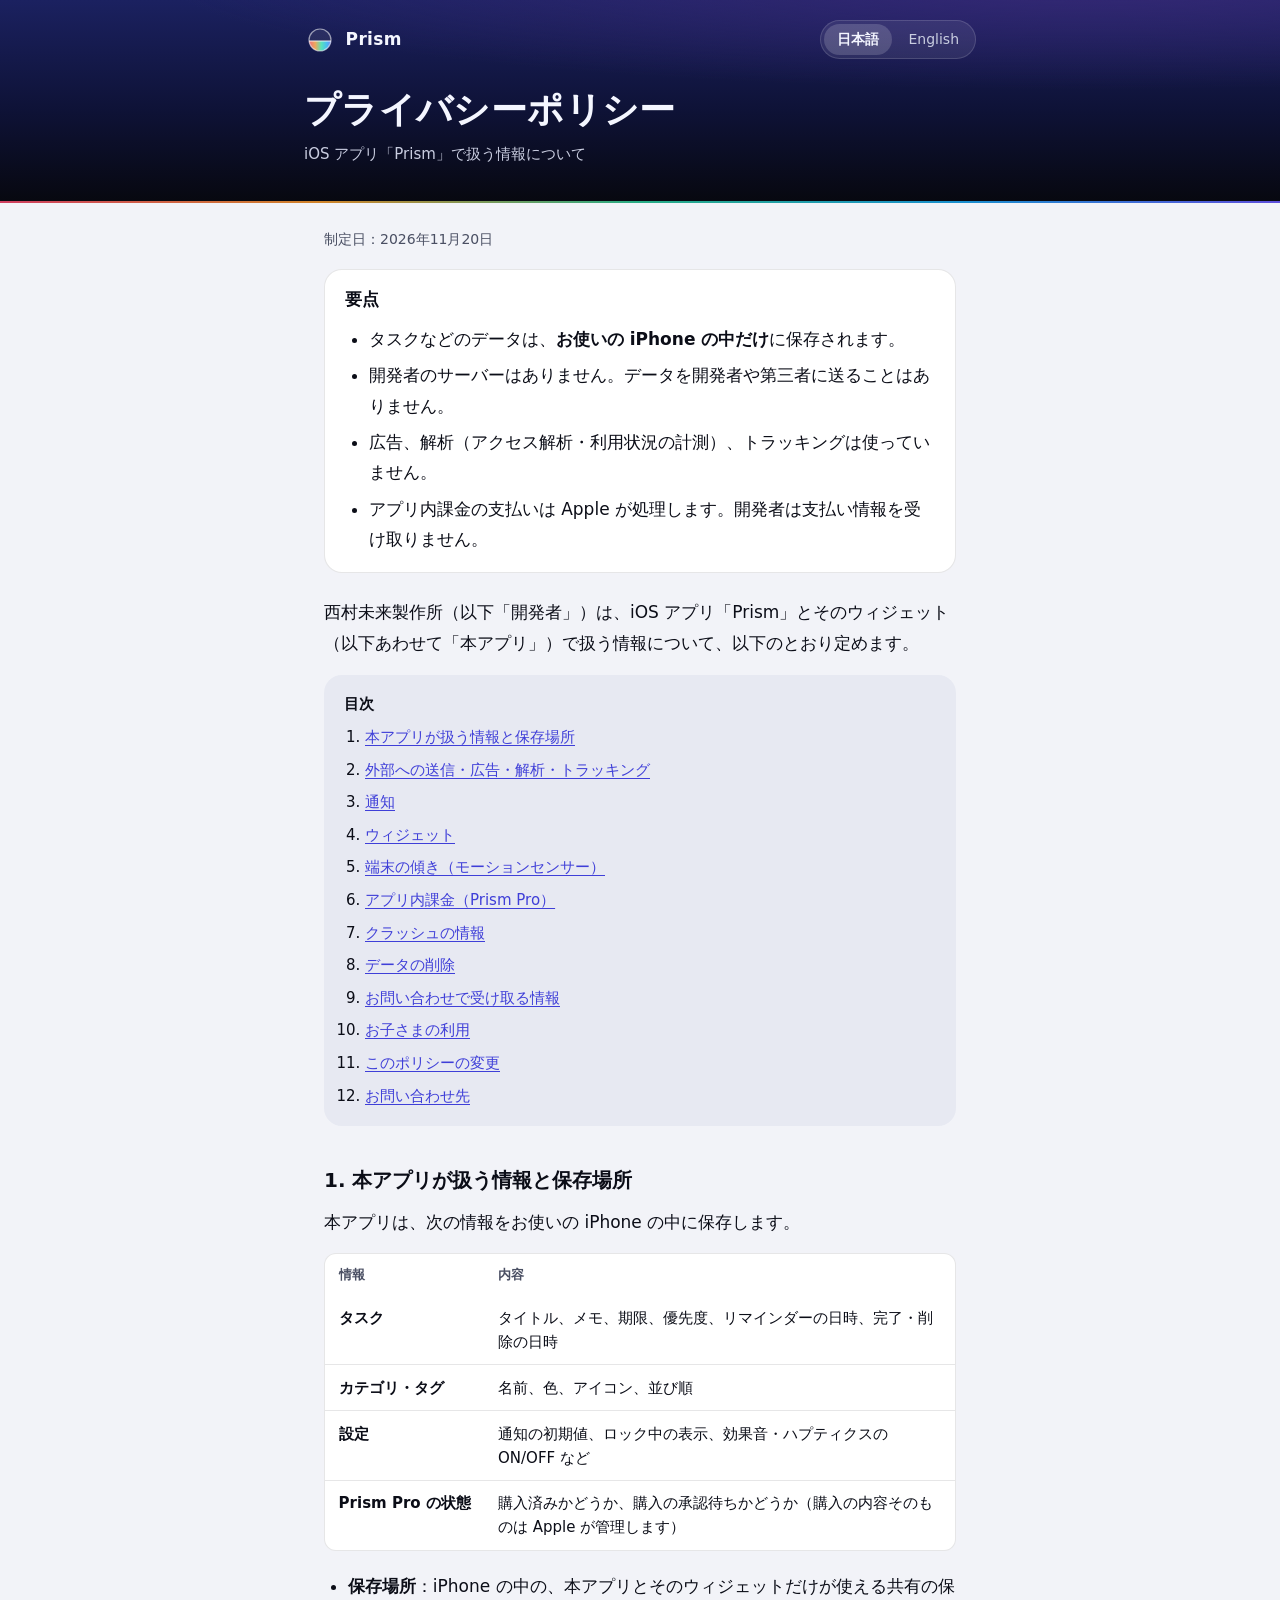
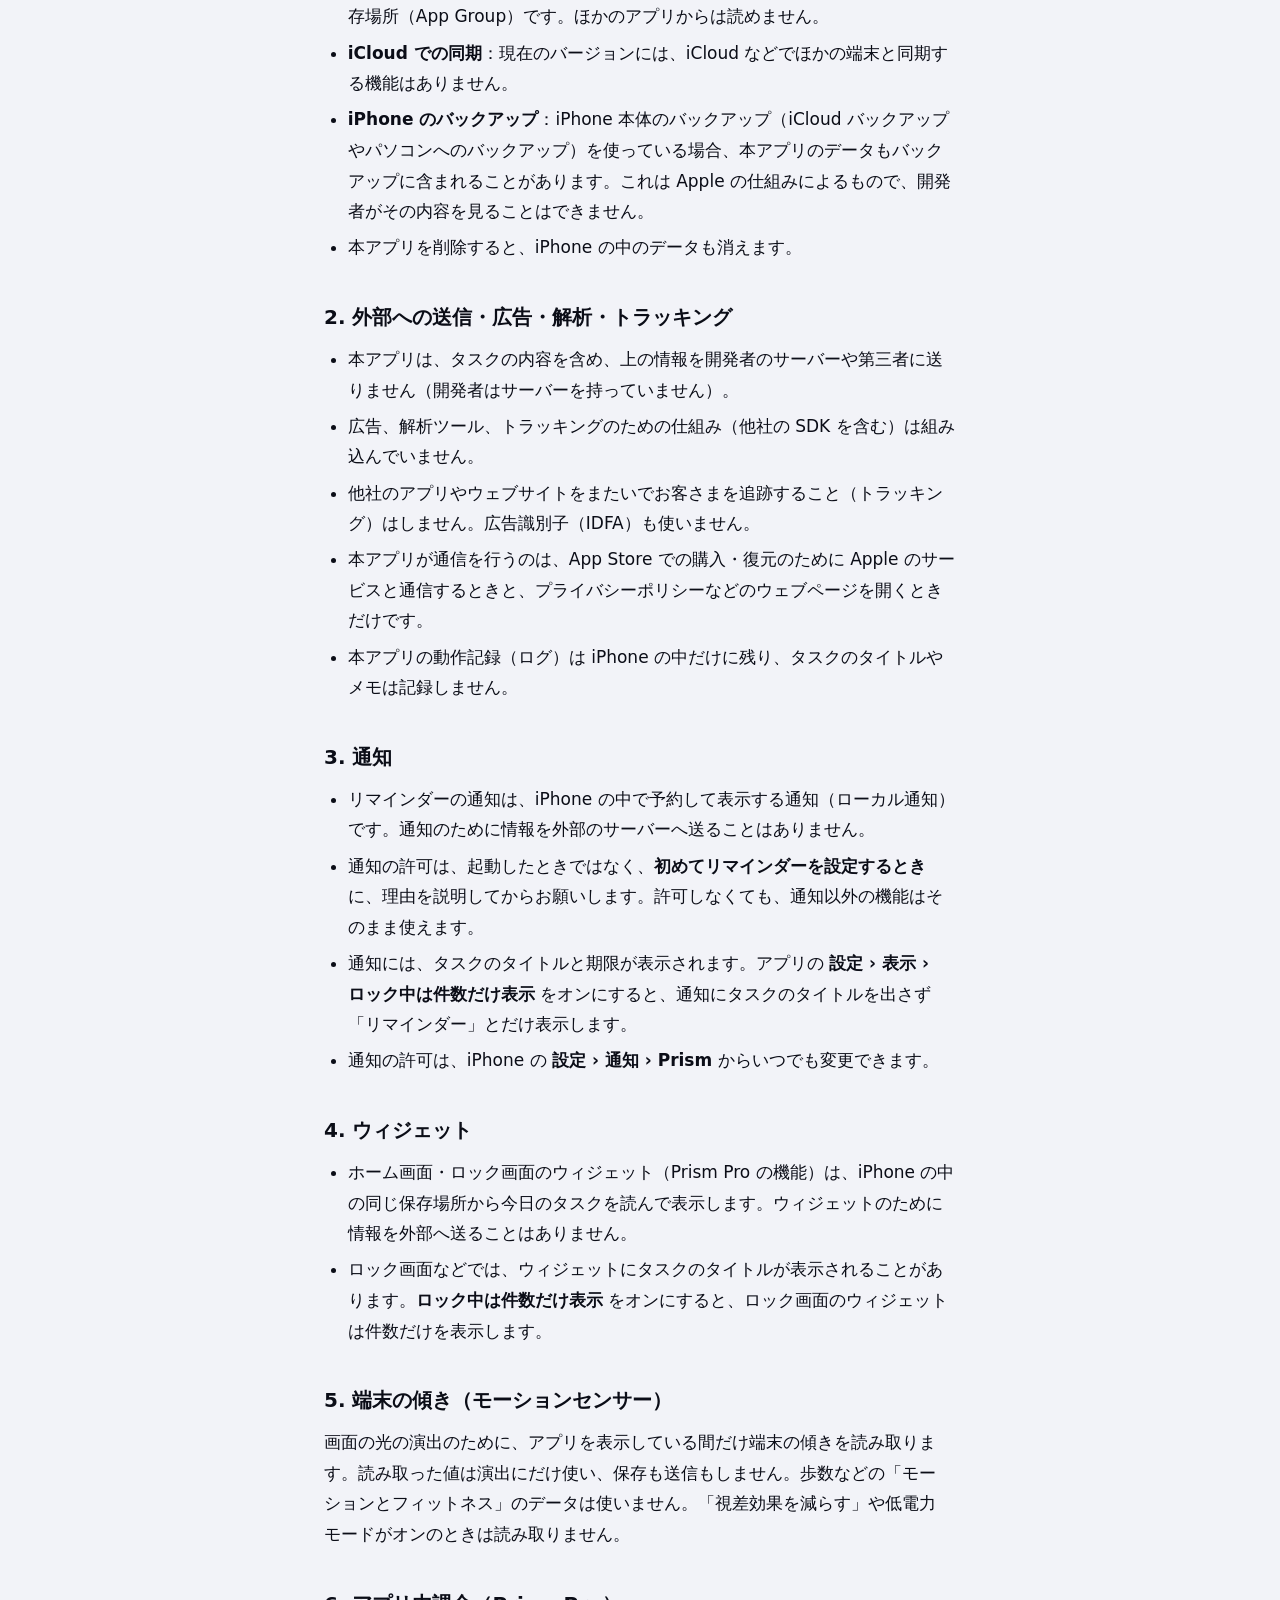
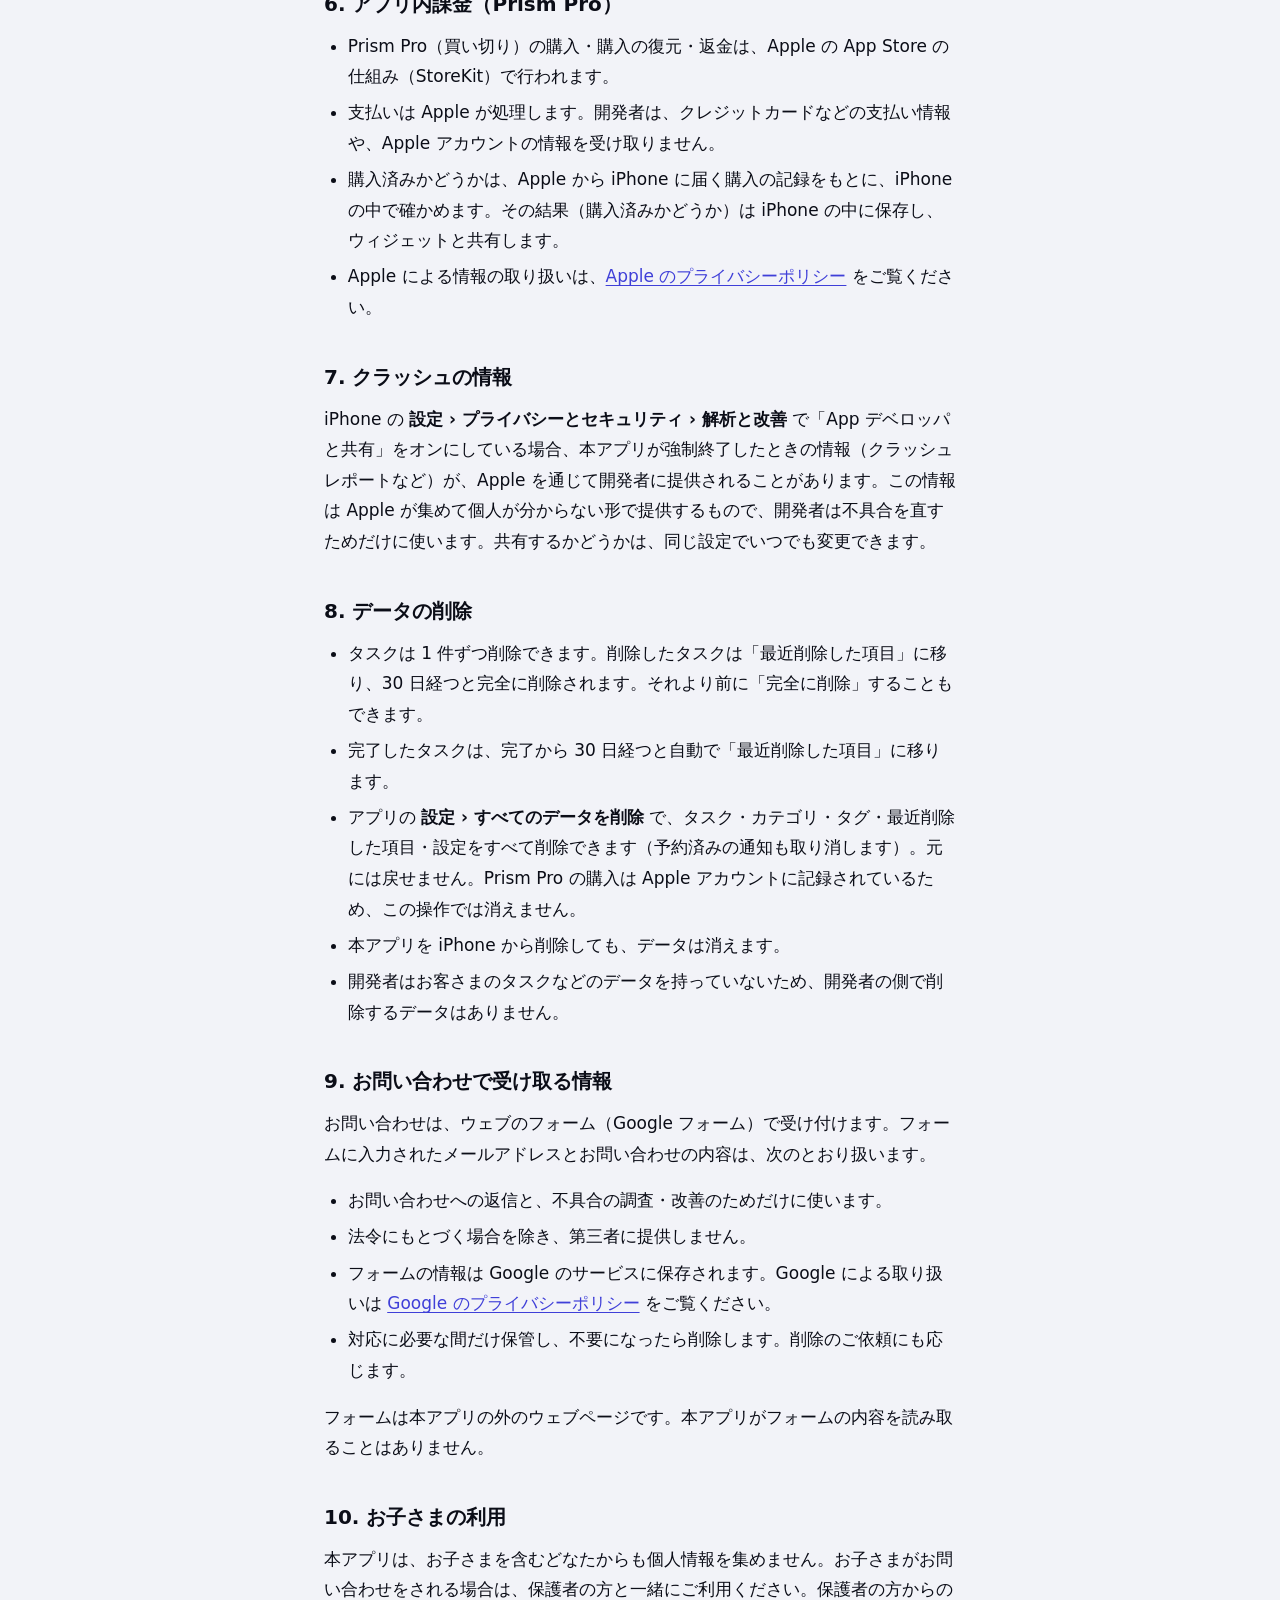
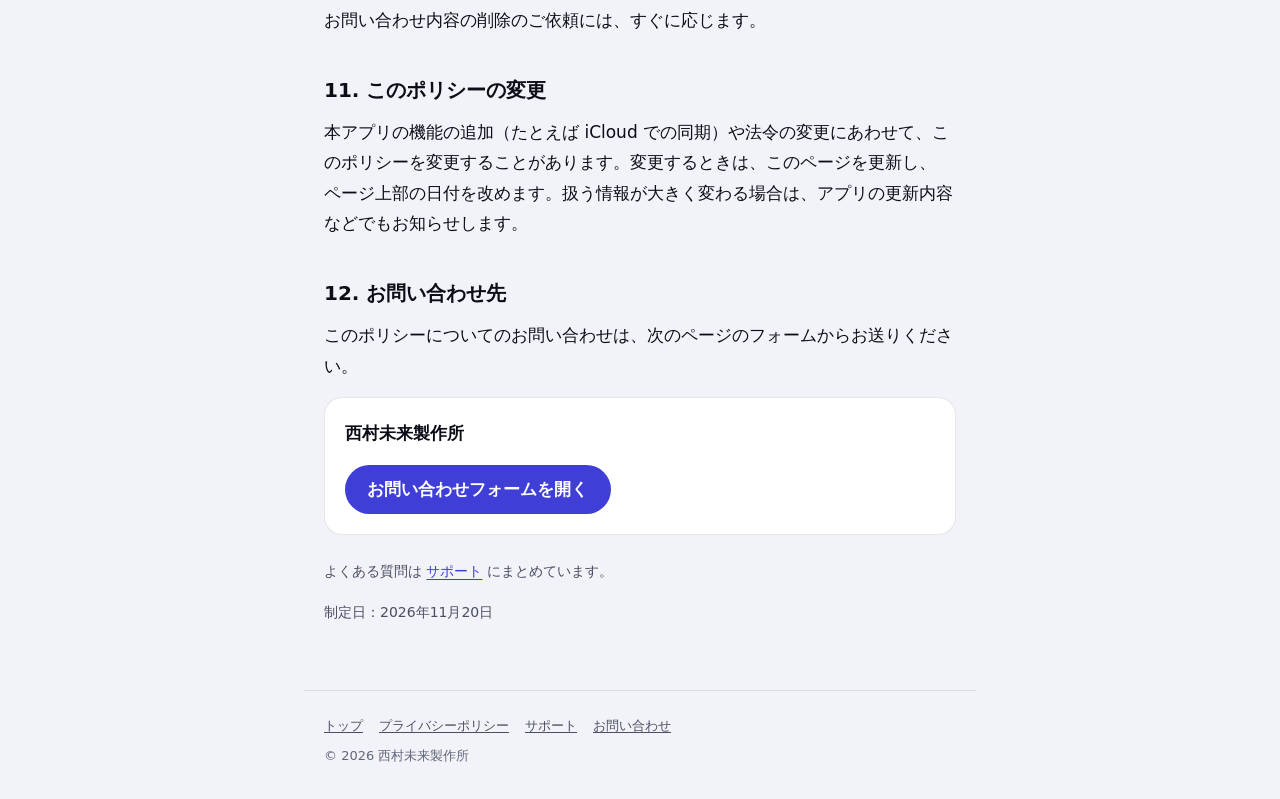
==== privacy/index.html @ 42a9a6f6 "Prism のサイト（プライバシーポリシー・サポート・お問い合わせ） Co-Authored-By: Claude Opus 5.5 <noreply@anthropic.com>" ====
<!DOCTYPE html>
<html lang="ja">
<head>
<meta charset="utf-8">
<meta name="viewport" content="width=device-width, initial-scale=1, viewport-fit=cover">
<meta http-equiv="Content-Security-Policy" content="default-src 'none'; style-src 'self'; img-src 'self'; base-uri 'none'; form-action 'none'">
<meta name="referrer" content="no-referrer">
<meta name="color-scheme" content="light dark">
<meta name="theme-color" content="#1B2160">
<meta name="description" content="タスク管理アプリ「Prism」のプライバシーポリシーです。">
<title>プライバシーポリシー | Prism</title>
<link rel="stylesheet" href="../assets/site.css">
<link rel="alternate" hreflang="ja" href="./">
<link rel="alternate" hreflang="en" href="en/">
</head>
<body>
<a class="skip-link" href="#main">本文へ移動</a>

<header class="site-header">
  <div class="header-inner">
    <div class="header-bar">
      <a class="brand" href="../">
        <svg class="brand-mark" viewBox="0 0 32 32" aria-hidden="true" focusable="false">
          <defs>
            <linearGradient id="pm-light" x1="0" y1="0" x2="1" y2="0">
              <stop offset="0" stop-color="#FF6A88"/>
              <stop offset="0.3" stop-color="#FFB35C"/>
              <stop offset="0.55" stop-color="#5EF2C2"/>
              <stop offset="0.78" stop-color="#4CC9FF"/>
              <stop offset="1" stop-color="#8B7CFF"/>
            </linearGradient>
            <clipPath id="pm-clip"><circle cx="16" cy="16" r="11"/></clipPath>
          </defs>
          <circle cx="16" cy="16" r="11" fill="#FFFFFF" fill-opacity="0.08"/>
          <rect x="4" y="17" width="24" height="12" fill="url(#pm-light)" fill-opacity="0.92" clip-path="url(#pm-clip)"/>
          <line x1="4" y1="17" x2="28" y2="17" stroke="#FFFFFF" stroke-opacity="0.9" stroke-width="1.2" clip-path="url(#pm-clip)"/>
          <circle cx="16" cy="16" r="11" fill="none" stroke="#FFFFFF" stroke-opacity="0.55" stroke-width="1.2"/>
        </svg>
        <span>Prism</span>
      </a>
      <nav class="lang-switch" aria-label="言語 / Language">
        <span aria-current="page" lang="ja">日本語</span>
        <a href="en/" lang="en" hreflang="en">English</a>
      </nav>
    </div>
    <h1 class="page-title">プライバシーポリシー</h1>
    <p class="page-lead">iOS アプリ「Prism」で扱う情報について</p>
  </div>
</header>

<main id="main">
  <!-- 制定日は仮（2026-11）。公開の前に確かめる（docs/mvp/07_release.md 5 章） -->
  <p class="small">制定日：2026年11月20日</p>

  <section class="summary" aria-labelledby="summary-title">
    <h2 id="summary-title">要点</h2>
    <ul>
      <li>タスクなどのデータは、<strong>お使いの iPhone の中だけ</strong>に保存されます。</li>
      <li>開発者のサーバーはありません。データを開発者や第三者に送ることはありません。</li>
      <li>広告、解析（アクセス解析・利用状況の計測）、トラッキングは使っていません。</li>
      <li>アプリ内課金の支払いは Apple が処理します。開発者は支払い情報を受け取りません。</li>
    </ul>
  </section>

  <p>西村未来製作所（以下「開発者」）は、iOS アプリ「Prism」とそのウィジェット（以下あわせて「本アプリ」）で扱う情報について、以下のとおり定めます。</p>

  <nav class="toc" aria-labelledby="toc-title">
    <p id="toc-title">目次</p>
    <ol>
      <li><a href="#data">本アプリが扱う情報と保存場所</a></li>
      <li><a href="#no-collection">外部への送信・広告・解析・トラッキング</a></li>
      <li><a href="#notifications">通知</a></li>
      <li><a href="#widgets">ウィジェット</a></li>
      <li><a href="#motion">端末の傾き（モーションセンサー）</a></li>
      <li><a href="#purchase">アプリ内課金（Prism Pro）</a></li>
      <li><a href="#crash">クラッシュの情報</a></li>
      <li><a href="#delete">データの削除</a></li>
      <li><a href="#inquiry">お問い合わせで受け取る情報</a></li>
      <li><a href="#children">お子さまの利用</a></li>
      <li><a href="#changes">このポリシーの変更</a></li>
      <li><a href="#contact">お問い合わせ先</a></li>
    </ol>
  </nav>

  <section aria-labelledby="data">
    <h2 id="data">1. 本アプリが扱う情報と保存場所</h2>
    <p>本アプリは、次の情報をお使いの iPhone の中に保存します。</p>
    <div class="table-wrap">
      <table>
        <thead>
          <tr><th scope="col">情報</th><th scope="col">内容</th></tr>
        </thead>
        <tbody>
          <tr><th scope="row">タスク</th><td>タイトル、メモ、期限、優先度、リマインダーの日時、完了・削除の日時</td></tr>
          <tr><th scope="row">カテゴリ・タグ</th><td>名前、色、アイコン、並び順</td></tr>
          <tr><th scope="row">設定</th><td>通知の初期値、ロック中の表示、効果音・ハプティクスの ON/OFF など</td></tr>
          <tr><th scope="row">Prism Pro の状態</th><td>購入済みかどうか、購入の承認待ちかどうか（購入の内容そのものは Apple が管理します）</td></tr>
        </tbody>
      </table>
    </div>
    <ul>
      <li><strong>保存場所</strong>：iPhone の中の、本アプリとそのウィジェットだけが使える共有の保存場所（App Group）です。ほかのアプリからは読めません。</li>
      <li><strong>iCloud での同期</strong>：現在のバージョンには、iCloud などでほかの端末と同期する機能はありません。</li>
      <li><strong>iPhone のバックアップ</strong>：iPhone 本体のバックアップ（iCloud バックアップやパソコンへのバックアップ）を使っている場合、本アプリのデータもバックアップに含まれることがあります。これは Apple の仕組みによるもので、開発者がその内容を見ることはできません。</li>
      <li>本アプリを削除すると、iPhone の中のデータも消えます。</li>
    </ul>
  </section>

  <section aria-labelledby="no-collection">
    <h2 id="no-collection">2. 外部への送信・広告・解析・トラッキング</h2>
    <ul>
      <li>本アプリは、タスクの内容を含め、上の情報を開発者のサーバーや第三者に送りません（開発者はサーバーを持っていません）。</li>
      <li>広告、解析ツール、トラッキングのための仕組み（他社の SDK を含む）は組み込んでいません。</li>
      <li>他社のアプリやウェブサイトをまたいでお客さまを追跡すること（トラッキング）はしません。広告識別子（IDFA）も使いません。</li>
      <li>本アプリが通信を行うのは、App Store での購入・復元のために Apple のサービスと通信するときと、プライバシーポリシーなどのウェブページを開くときだけです。</li>
      <li>本アプリの動作記録（ログ）は iPhone の中だけに残り、タスクのタイトルやメモは記録しません。</li>
    </ul>
  </section>

  <section aria-labelledby="notifications">
    <h2 id="notifications">3. 通知</h2>
    <ul>
      <li>リマインダーの通知は、iPhone の中で予約して表示する通知（ローカル通知）です。通知のために情報を外部のサーバーへ送ることはありません。</li>
      <li>通知の許可は、起動したときではなく、<strong>初めてリマインダーを設定するとき</strong>に、理由を説明してからお願いします。許可しなくても、通知以外の機能はそのまま使えます。</li>
      <li>通知には、タスクのタイトルと期限が表示されます。アプリの <span class="ui">設定 › 表示 › ロック中は件数だけ表示</span> をオンにすると、通知にタスクのタイトルを出さず「リマインダー」とだけ表示します。</li>
      <li>通知の許可は、iPhone の <span class="ui">設定 › 通知 › Prism</span> からいつでも変更できます。</li>
    </ul>
  </section>

  <section aria-labelledby="widgets">
    <h2 id="widgets">4. ウィジェット</h2>
    <ul>
      <li>ホーム画面・ロック画面のウィジェット（Prism Pro の機能）は、iPhone の中の同じ保存場所から今日のタスクを読んで表示します。ウィジェットのために情報を外部へ送ることはありません。</li>
      <li>ロック画面などでは、ウィジェットにタスクのタイトルが表示されることがあります。<span class="ui">ロック中は件数だけ表示</span> をオンにすると、ロック画面のウィジェットは件数だけを表示します。</li>
    </ul>
  </section>

  <section aria-labelledby="motion">
    <h2 id="motion">5. 端末の傾き（モーションセンサー）</h2>
    <p>画面の光の演出のために、アプリを表示している間だけ端末の傾きを読み取ります。読み取った値は演出にだけ使い、保存も送信もしません。歩数などの「モーションとフィットネス」のデータは使いません。「視差効果を減らす」や低電力モードがオンのときは読み取りません。</p>
  </section>

  <section aria-labelledby="purchase">
    <h2 id="purchase">6. アプリ内課金（Prism Pro）</h2>
    <ul>
      <li>Prism Pro（買い切り）の購入・購入の復元・返金は、Apple の App Store の仕組み（StoreKit）で行われます。</li>
      <li>支払いは Apple が処理します。開発者は、クレジットカードなどの支払い情報や、Apple アカウントの情報を受け取りません。</li>
      <li>購入済みかどうかは、Apple から iPhone に届く購入の記録をもとに、iPhone の中で確かめます。その結果（購入済みかどうか）は iPhone の中に保存し、ウィジェットと共有します。</li>
      <li>Apple による情報の取り扱いは、<a href="https://www.apple.com/jp/legal/privacy/" hreflang="ja">Apple のプライバシーポリシー</a> をご覧ください。</li>
    </ul>
  </section>

  <section aria-labelledby="crash">
    <h2 id="crash">7. クラッシュの情報</h2>
    <p>iPhone の <span class="ui">設定 › プライバシーとセキュリティ › 解析と改善</span> で「App デベロッパと共有」をオンにしている場合、本アプリが強制終了したときの情報（クラッシュレポートなど）が、Apple を通じて開発者に提供されることがあります。この情報は Apple が集めて個人が分からない形で提供するもので、開発者は不具合を直すためだけに使います。共有するかどうかは、同じ設定でいつでも変更できます。</p>
  </section>

  <section aria-labelledby="delete">
    <h2 id="delete">8. データの削除</h2>
    <ul>
      <li>タスクは 1 件ずつ削除できます。削除したタスクは「最近削除した項目」に移り、30 日経つと完全に削除されます。それより前に「完全に削除」することもできます。</li>
      <li>完了したタスクは、完了から 30 日経つと自動で「最近削除した項目」に移ります。</li>
      <li>アプリの <span class="ui">設定 › すべてのデータを削除</span> で、タスク・カテゴリ・タグ・最近削除した項目・設定をすべて削除できます（予約済みの通知も取り消します）。元には戻せません。Prism Pro の購入は Apple アカウントに記録されているため、この操作では消えません。</li>
      <li>本アプリを iPhone から削除しても、データは消えます。</li>
      <li>開発者はお客さまのタスクなどのデータを持っていないため、開発者の側で削除するデータはありません。</li>
    </ul>
  </section>

  <section aria-labelledby="inquiry">
    <h2 id="inquiry">9. お問い合わせで受け取る情報</h2>
    <p>お問い合わせは、ウェブのフォーム（Google フォーム）で受け付けます。フォームに入力されたメールアドレスとお問い合わせの内容は、次のとおり扱います。</p>
    <ul>
      <li>お問い合わせへの返信と、不具合の調査・改善のためだけに使います。</li>
      <li>法令にもとづく場合を除き、第三者に提供しません。</li>
      <li>フォームの情報は Google のサービスに保存されます。Google による取り扱いは <a href="https://policies.google.com/privacy?hl=ja" hreflang="ja">Google のプライバシーポリシー</a> をご覧ください。</li>
      <li>対応に必要な間だけ保管し、不要になったら削除します。削除のご依頼にも応じます。</li>
    </ul>
    <p>フォームは本アプリの外のウェブページです。本アプリがフォームの内容を読み取ることはありません。</p>
  </section>

  <section aria-labelledby="children">
    <h2 id="children">10. お子さまの利用</h2>
    <p>本アプリは、お子さまを含むどなたからも個人情報を集めません。お子さまがお問い合わせをされる場合は、保護者の方と一緒にご利用ください。保護者の方からのお問い合わせ内容の削除のご依頼には、すぐに応じます。</p>
  </section>

  <section aria-labelledby="changes">
    <h2 id="changes">11. このポリシーの変更</h2>
    <p>本アプリの機能の追加（たとえば iCloud での同期）や法令の変更にあわせて、このポリシーを変更することがあります。変更するときは、このページを更新し、ページ上部の日付を改めます。扱う情報が大きく変わる場合は、アプリの更新内容などでもお知らせします。</p>
  </section>

  <section aria-labelledby="contact">
    <h2 id="contact">12. お問い合わせ先</h2>
    <p>このポリシーについてのお問い合わせは、次のページのフォームからお送りください。</p>
    <div class="contact-box">
      <p><strong>西村未来製作所</strong></p>
      <p><a class="button" href="../contact/">お問い合わせフォームを開く</a></p>
    </div>
    <p class="small">よくある質問は <a href="../support/">サポート</a> にまとめています。</p>
  </section>

  <p class="small">制定日：2026年11月20日</p>
</main>

<footer class="site-footer">
  <nav aria-label="サイト内のリンク">
    <a href="../">トップ</a>
    <a href="./" aria-current="page">プライバシーポリシー</a>
    <a href="../support/">サポート</a>
    <a href="../contact/">お問い合わせ</a>
  </nav>
  <p>&copy; 2026 西村未来製作所</p>
</footer>
</body>
</html>
---- assets/site.css ----
/*
  Prism のサポートサイト（プライバシーポリシー・サポート）の共通スタイル。
  色は docs/mvp/03_design.md 2 章の PrismColor に合わせる（ライト＝朝の磨りガラス、ダーク＝深い藍）。
  書体はシステムフォントだけ（03 2.5：ウェブフォントは読み込まない）。外部のファイルは読み込まない。
*/

:root {
  color-scheme: light dark;

  /* PrismColor（ライト） */
  --bg-base: #F2F3F8;
  --bg-raised: #FFFFFF;
  --bg-sunken: #E7E9F2;
  --hairline: rgba(11, 13, 23, 0.10);
  --text-primary: #0B0D17;
  --text-secondary: #4A4F63;
  --text-tertiary: #62677C;
  --accent: #3F3FD8;
  --overdue: #C4302B;
  --success: #0E7C5A;

  /* 上部の帯（アプリアイコン A「光の器」の地：藍） */
  --band-top: #1B2160;
  --band-mid: #0E1236;
  --band-bottom: #07080F;
  --band-glow: rgba(58, 42, 122, 0.85);
  --band-text: #F4F6FF;
  --band-text-secondary: #C9CDE0;

  /* PrismGradient.spectrum（ライト） */
  --spectrum: linear-gradient(90deg, #F2486E, #F59A2E, #2EC99A, #1DA7F0, #6D5BFF);

  --radius: 18px;
  --radius-small: 12px;
  --content-width: 42rem;
}

@media (prefers-color-scheme: dark) {
  :root {
    /* PrismColor（ダーク） */
    --bg-base: #06070C;
    --bg-raised: #10121C;
    --bg-sunken: #0B0D16;
    --hairline: rgba(255, 255, 255, 0.09);
    --text-primary: #F4F6FF;
    --text-secondary: #A9AEC4;
    --text-tertiary: #8A8FA6;
    --accent: #8E9BFF;
    --overdue: #FF7A6B;
    --success: #5EE6B5;

    --band-top: #0E1030;
    --band-mid: #0A0C22;
    --band-bottom: #06070C;

    /* PrismGradient.spectrum（ダーク） */
    --spectrum: linear-gradient(90deg, #FF6A88, #FFB35C, #5EF2C2, #4CC9FF, #8B7CFF);
  }
}

/* 「コントラストを上げる」に合わせる（03 9 章：textSecondary・textTertiary を 1 段濃く） */
@media (prefers-contrast: more) {
  :root {
    --text-secondary: #33384A;
    --text-tertiary: #33384A;
    --hairline: rgba(11, 13, 23, 0.28);
  }
}
@media (prefers-contrast: more) and (prefers-color-scheme: dark) {
  :root {
    --text-secondary: #C9CDE0;
    --text-tertiary: #C9CDE0;
    --hairline: rgba(255, 255, 255, 0.30);
  }
}

*,
*::before,
*::after {
  box-sizing: border-box;
}

html {
  -webkit-text-size-adjust: 100%;
  text-size-adjust: 100%;
}

body {
  margin: 0;
  background: var(--bg-base);
  color: var(--text-primary);
  font-family: system-ui, -apple-system, BlinkMacSystemFont, "Hiragino Sans", "Hiragino Kaku Gothic ProN", "Noto Sans JP", "Segoe UI", sans-serif;
  font-size: 1.0625rem; /* 17px：PrismFont.taskTitle と同じ */
  line-height: 1.8;
  word-break: normal;
  overflow-wrap: anywhere;
  line-break: strict;
}

/* iOS Safari の Dynamic Type に合わせる */
@supports (font: -apple-system-body) {
  body {
    font: -apple-system-body;
    font-family: system-ui, -apple-system, "Hiragino Sans", "Hiragino Kaku Gothic ProN", sans-serif;
    line-height: 1.8;
  }
}

html[lang="en"] body {
  line-height: 1.65;
}

a {
  color: var(--accent);
  text-underline-offset: 0.18em;
  text-decoration-thickness: 1px;
}

a:focus-visible,
summary:focus-visible {
  outline: 2px solid var(--accent);
  outline-offset: 3px;
  border-radius: 6px;
}

.skip-link {
  position: absolute;
  left: -9999px;
  top: 0;
}
.skip-link:focus {
  left: 1rem;
  top: 1rem;
  z-index: 10;
  padding: 0.5rem 0.875rem;
  background: var(--bg-raised);
  border-radius: var(--radius-small);
}

/* ---------- 上部の帯 ---------- */

.site-header {
  position: relative;
  color: var(--band-text);
  background:
    radial-gradient(120% 90% at 85% -10%, var(--band-glow), transparent 60%),
    linear-gradient(180deg, var(--band-top), var(--band-mid) 55%, var(--band-bottom));
  padding: max(1.25rem, env(safe-area-inset-top)) 1.25rem 2.25rem;
}

/* 帯の下端に細いスペクトル（光が生まれる所だけに虹色を使う：03 1 章） */
.site-header::after {
  content: "";
  position: absolute;
  left: 0;
  right: 0;
  bottom: 0;
  height: 2px;
  background: var(--spectrum);
  opacity: 0.85;
}

.header-inner {
  max-width: var(--content-width);
  margin: 0 auto;
}

.header-bar {
  display: flex;
  align-items: center;
  justify-content: space-between;
  gap: 1rem;
  flex-wrap: wrap;
}

.brand {
  display: inline-flex;
  align-items: center;
  gap: 0.6rem;
  color: var(--band-text);
  text-decoration: none;
  font-weight: 600;
  font-size: 1.0625rem;
  letter-spacing: 0.02em;
}

.brand-mark {
  width: 32px;
  height: 32px;
  flex: none;
}

.lang-switch {
  display: inline-flex;
  gap: 0.25rem;
  padding: 0.2rem;
  border-radius: 999px;
  background: rgba(255, 255, 255, 0.08);
  border: 1px solid rgba(255, 255, 255, 0.14);
  font-size: 0.875rem;
  line-height: 1.4;
}

.lang-switch a,
.lang-switch span {
  display: inline-block;
  padding: 0.35rem 0.8rem;
  border-radius: 999px;
  color: var(--band-text-secondary);
  text-decoration: none;
}

.lang-switch [aria-current="page"] {
  background: rgba(255, 255, 255, 0.16);
  color: var(--band-text);
  font-weight: 600;
}

.page-title {
  margin: 1.75rem 0 0.25rem;
  font-size: clamp(1.75rem, 6vw, 2.25rem);
  line-height: 1.3;
  font-weight: 600;
  letter-spacing: 0.01em;
}

.page-lead {
  margin: 0.5rem 0 0;
  color: var(--band-text-secondary);
  font-size: 0.9375rem;
  line-height: 1.7;
}

/* ---------- 本文 ---------- */

main {
  max-width: var(--content-width);
  margin: 0 auto;
  padding: 1.5rem 1.25rem 3rem;
  padding-left: max(1.25rem, env(safe-area-inset-left));
  padding-right: max(1.25rem, env(safe-area-inset-right));
}

h2 {
  margin: 2.5rem 0 0.75rem;
  font-size: 1.25rem;
  line-height: 1.45;
  font-weight: 600;
}

h3 {
  margin: 1.5rem 0 0.5rem;
  font-size: 1.0625rem;
  line-height: 1.5;
  font-weight: 600;
}

p,
ul,
ol {
  margin: 0 0 1rem;
}

ul,
ol {
  padding-left: 1.4em;
}

li + li {
  margin-top: 0.35rem;
}

strong {
  font-weight: 600;
}

.muted {
  color: var(--text-secondary);
}

.small {
  font-size: 0.875rem;
  color: var(--text-secondary);
}

/* 要約の箱 */
.summary {
  margin: 0.25rem 0 1.5rem;
  padding: 1.1rem 1.25rem;
  background: var(--bg-raised);
  border: 1px solid var(--hairline);
  border-radius: var(--radius);
}

.summary h2 {
  margin-top: 0;
  font-size: 1.0625rem;
}

.summary ul {
  margin-bottom: 0;
}

/* 目次 */
.toc {
  margin: 0 0 1.5rem;
  padding: 1rem 1.25rem;
  background: var(--bg-sunken);
  border-radius: var(--radius);
  font-size: 0.9375rem;
}

.toc p {
  margin: 0 0 0.4rem;
  font-weight: 600;
}

.toc ol {
  margin: 0;
}

/* 表 */
.table-wrap {
  overflow-x: auto;
  margin: 0 0 1.25rem;
  border: 1px solid var(--hairline);
  border-radius: var(--radius-small);
  background: var(--bg-raised);
}

table {
  border-collapse: collapse;
  width: 100%;
  font-size: 0.9375rem;
  line-height: 1.6;
}

th,
td {
  text-align: left;
  vertical-align: top;
  padding: 0.65rem 0.85rem;
  border-bottom: 1px solid var(--hairline);
}

tr:last-child th,
tr:last-child td {
  border-bottom: none;
}

th {
  font-weight: 600;
  white-space: nowrap;
}

thead th {
  color: var(--text-secondary);
  font-size: 0.8125rem;
  letter-spacing: 0.02em;
}

/* アプリの画面の名前（「設定 › データ」など） */
.ui {
  font-weight: 600;
}

kbd {
  font-family: inherit;
  font-size: 0.9em;
  padding: 0.05em 0.4em;
  border-radius: 6px;
  background: var(--bg-sunken);
  border: 1px solid var(--hairline);
}

/* よくある質問（details / summary。スクリプトなしで開閉） */
.faq-group {
  margin-top: 2rem;
}

.faq {
  margin: 0 0 0.6rem;
  background: var(--bg-raised);
  border: 1px solid var(--hairline);
  border-radius: var(--radius);
}

.faq summary {
  position: relative;
  list-style: none;
  cursor: pointer;
  padding: 0.95rem 2.75rem 0.95rem 1.15rem;
  font-weight: 600;
  line-height: 1.55;
}

.faq summary::-webkit-details-marker {
  display: none;
}

.faq summary::after {
  content: "";
  position: absolute;
  right: 1.15rem;
  top: 50%;
  width: 0.55rem;
  height: 0.55rem;
  margin-top: -0.4rem;
  border-right: 2px solid var(--text-tertiary);
  border-bottom: 2px solid var(--text-tertiary);
  transform: rotate(45deg);
  transition: transform 0.2s ease;
}

.faq[open] summary::after {
  transform: rotate(-135deg);
  margin-top: -0.1rem;
}

.faq-body {
  padding: 0 1.15rem 0.6rem;
}

.faq-body > :last-child {
  margin-bottom: 0.6rem;
}

@media (prefers-reduced-motion: reduce) {
  .faq summary::after {
    transition: none;
  }
}

/* 入口（index）のカード */
.cards {
  display: grid;
  gap: 0.75rem;
  margin: 0 0 1.5rem;
  padding: 0;
  list-style: none;
}

@media (min-width: 34rem) {
  .cards {
    grid-template-columns: 1fr 1fr;
  }
}

.cards li + li {
  margin-top: 0;
}

.card {
  display: block;
  height: 100%;
  padding: 1.1rem 1.25rem;
  background: var(--bg-raised);
  border: 1px solid var(--hairline);
  border-radius: var(--radius);
  color: var(--text-primary);
  text-decoration: none;
}

.card:hover {
  border-color: var(--accent);
}

.card-title {
  display: block;
  font-weight: 600;
  color: var(--accent);
  margin-bottom: 0.25rem;
}

.card-text {
  display: block;
  font-size: 0.9375rem;
  color: var(--text-secondary);
  line-height: 1.6;
}

.lang-block + .lang-block {
  margin-top: 2.5rem;
  padding-top: 2rem;
  border-top: 1px solid var(--hairline);
}

/* ボタン（お問い合わせ） */
.button {
  display: inline-block;
  padding: 0.8rem 1.4rem;
  border-radius: 999px;
  background: var(--accent);
  color: #FFFFFF;
  font-weight: 600;
  text-decoration: none;
  line-height: 1.4;
}

@media (prefers-color-scheme: dark) {
  .button {
    color: #06070C; /* PrismColor.textOnAccent（ダーク） */
  }
}

.contact-box {
  margin: 1rem 0 1.5rem;
  padding: 1.25rem;
  background: var(--bg-raised);
  border: 1px solid var(--hairline);
  border-radius: var(--radius);
}

.contact-box > :last-child {
  margin-bottom: 0;
}

/* 仮の値の印（公開の前に消す） */
.placeholder-note {
  margin: 0 0 1rem;
  padding: 0.75rem 1rem;
  border: 2px dashed var(--overdue);
  border-radius: var(--radius-small);
  color: var(--overdue);
  font-weight: 600;
  font-size: 0.9375rem;
}

/* ---------- フッター ---------- */

.site-footer {
  max-width: var(--content-width);
  margin: 0 auto;
  padding: 1.5rem 1.25rem max(2rem, env(safe-area-inset-bottom));
  border-top: 1px solid var(--hairline);
  color: var(--text-tertiary);
  font-size: 0.8125rem;
  line-height: 1.7;
}

.site-footer nav {
  display: flex;
  flex-wrap: wrap;
  gap: 0.25rem 1rem;
  margin-bottom: 0.5rem;
}

.site-footer a {
  color: var(--text-secondary);
}

.site-footer p {
  margin: 0;
}
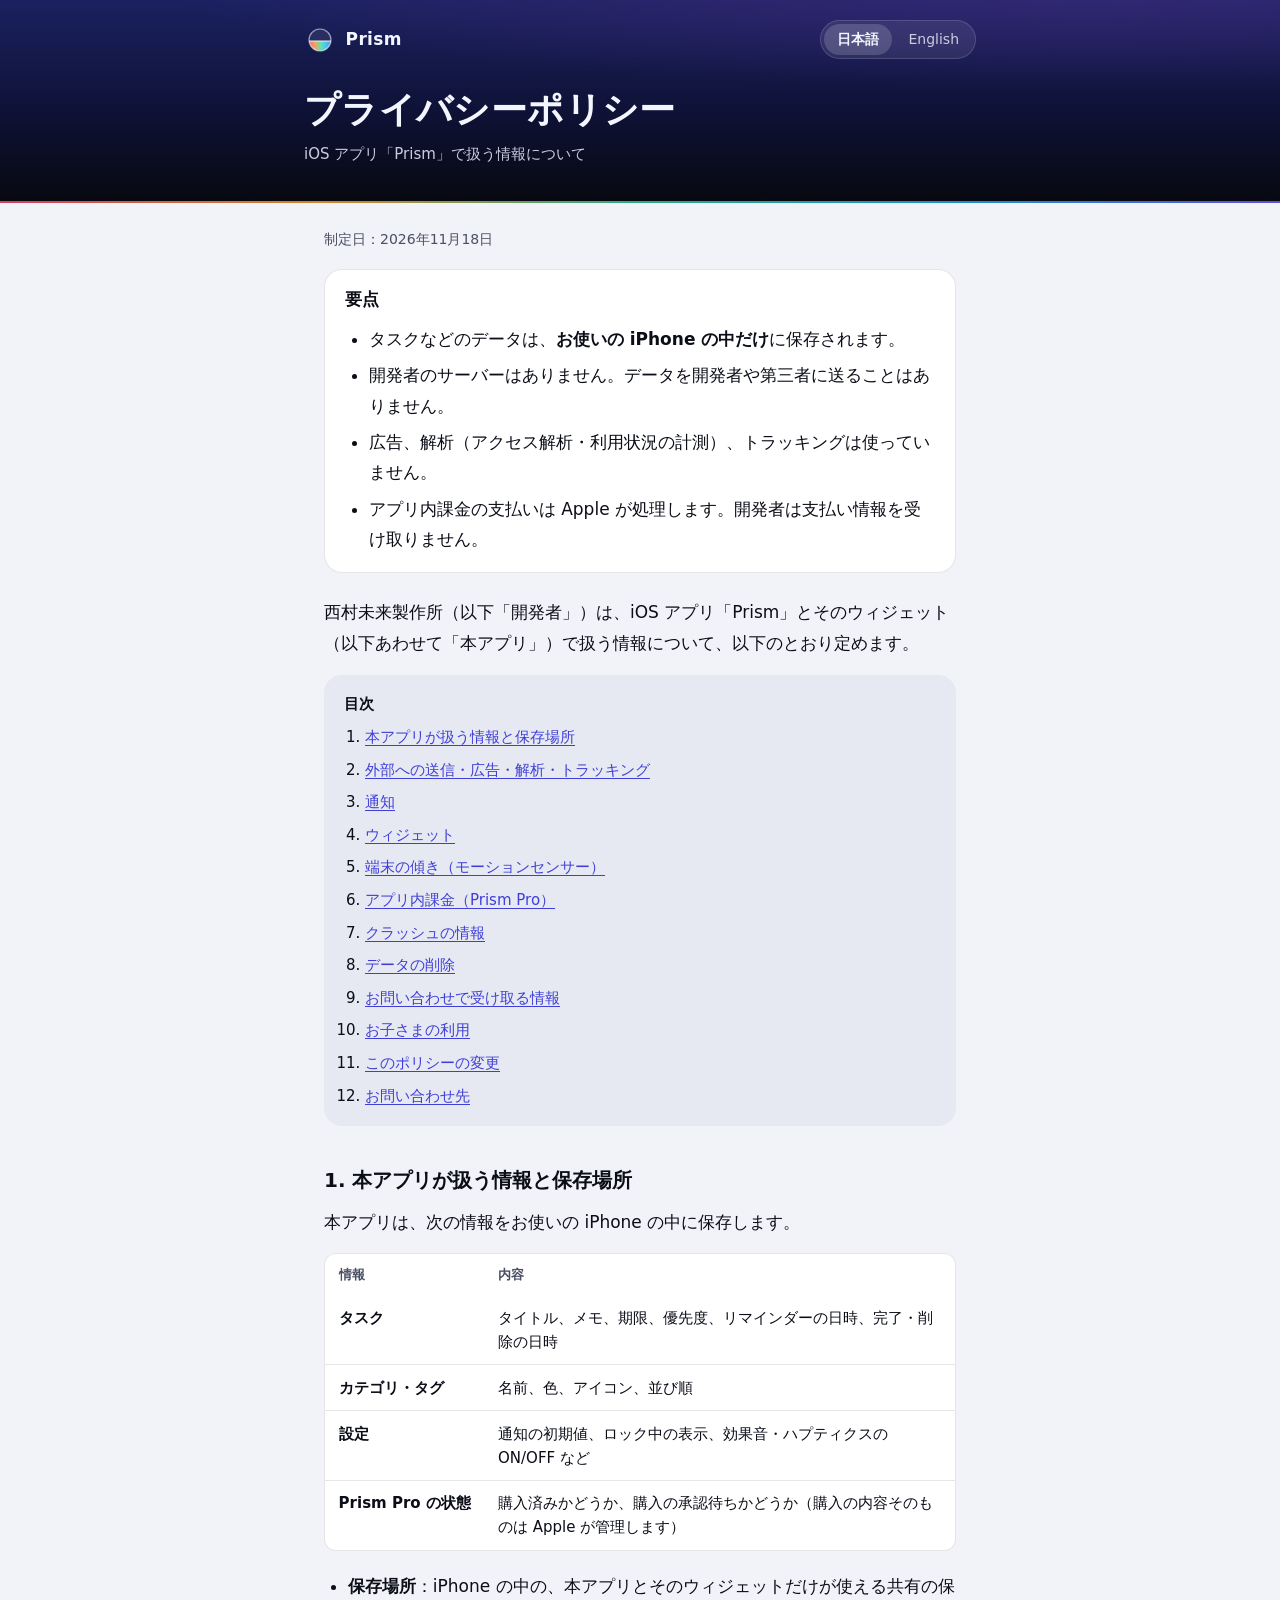
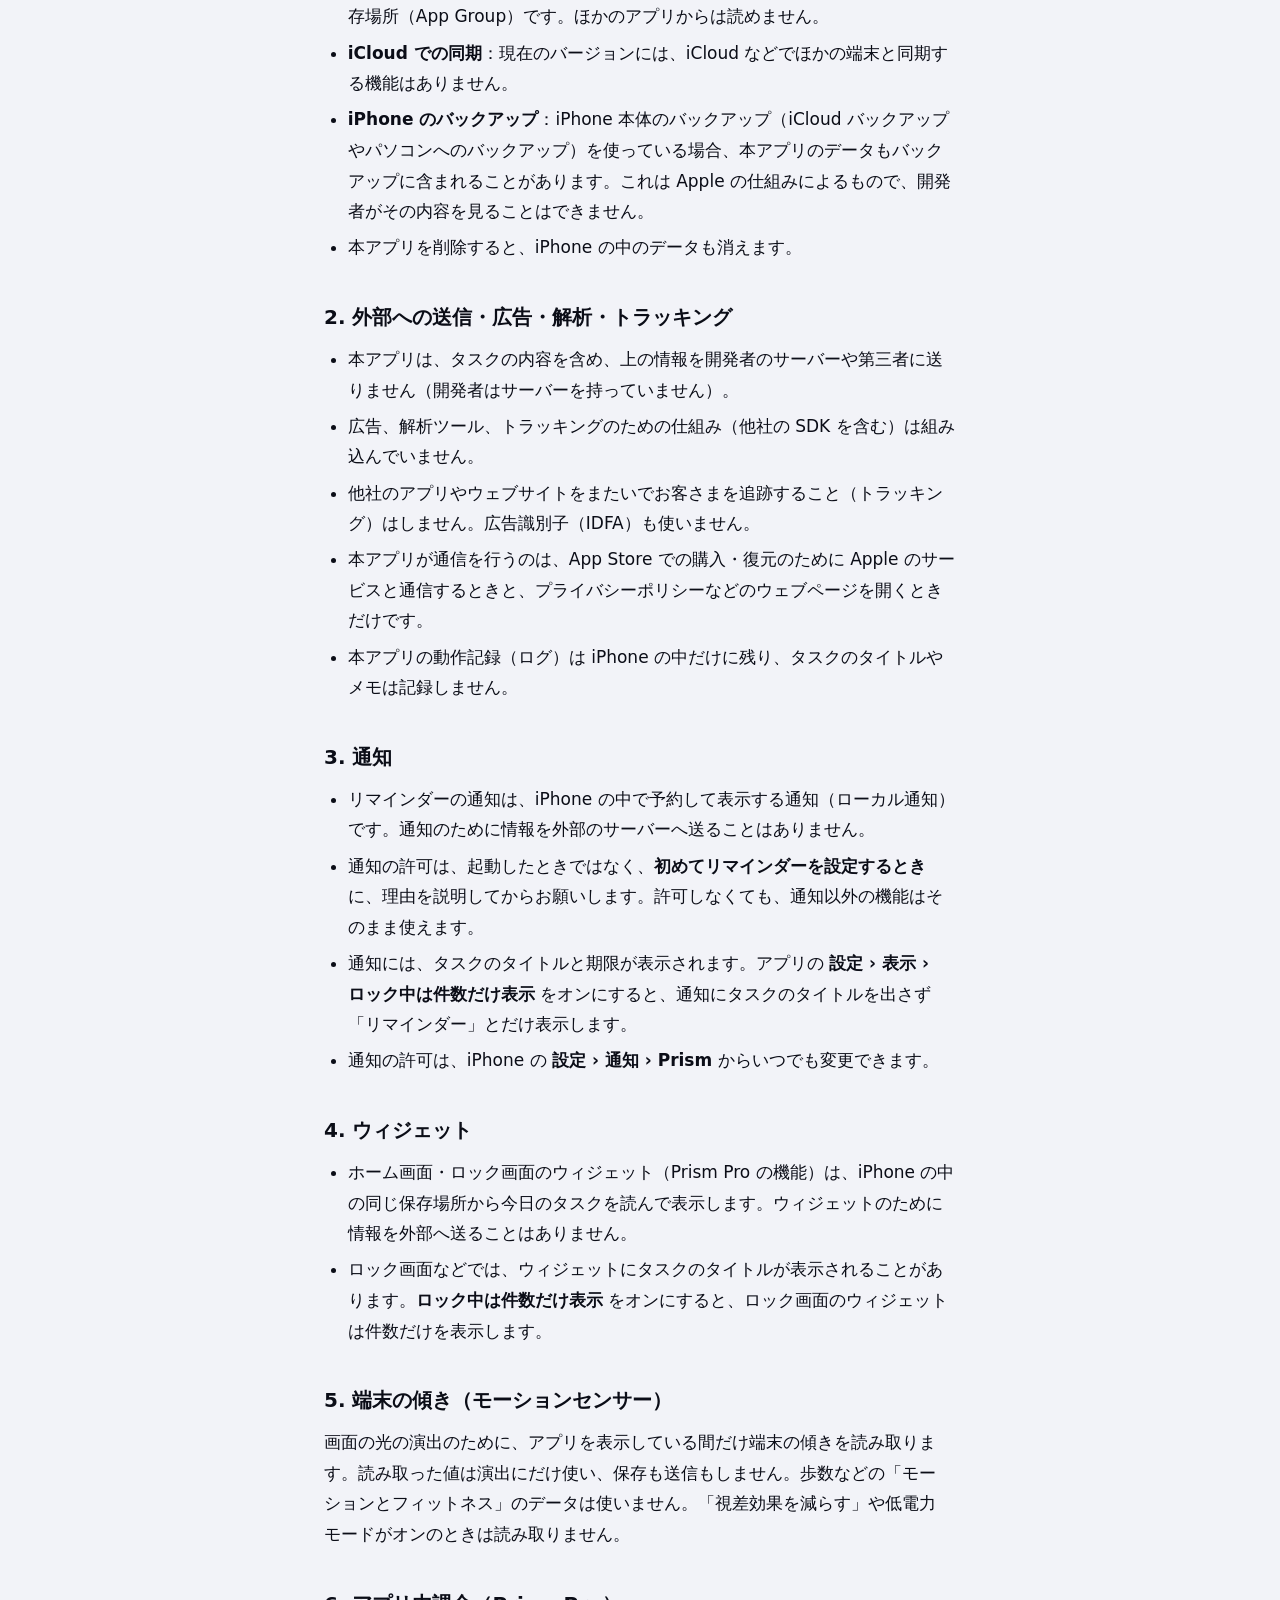
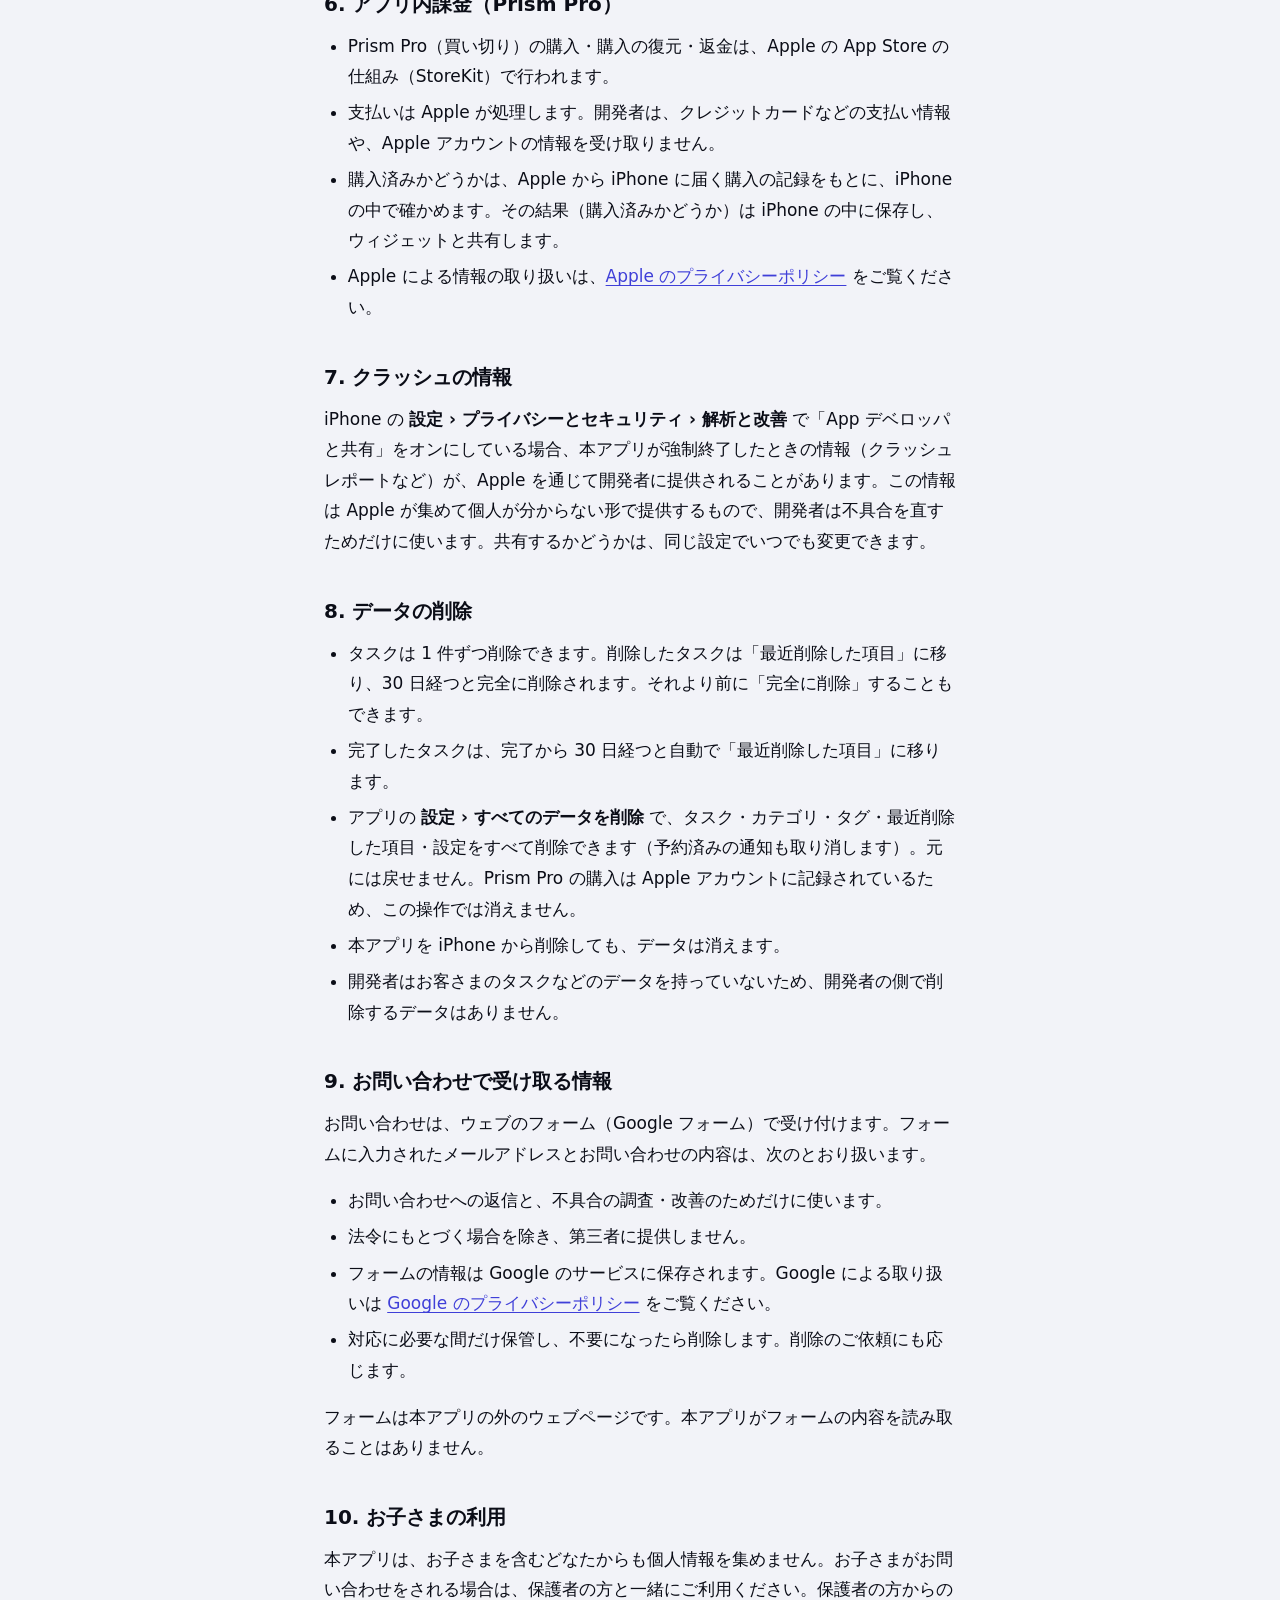
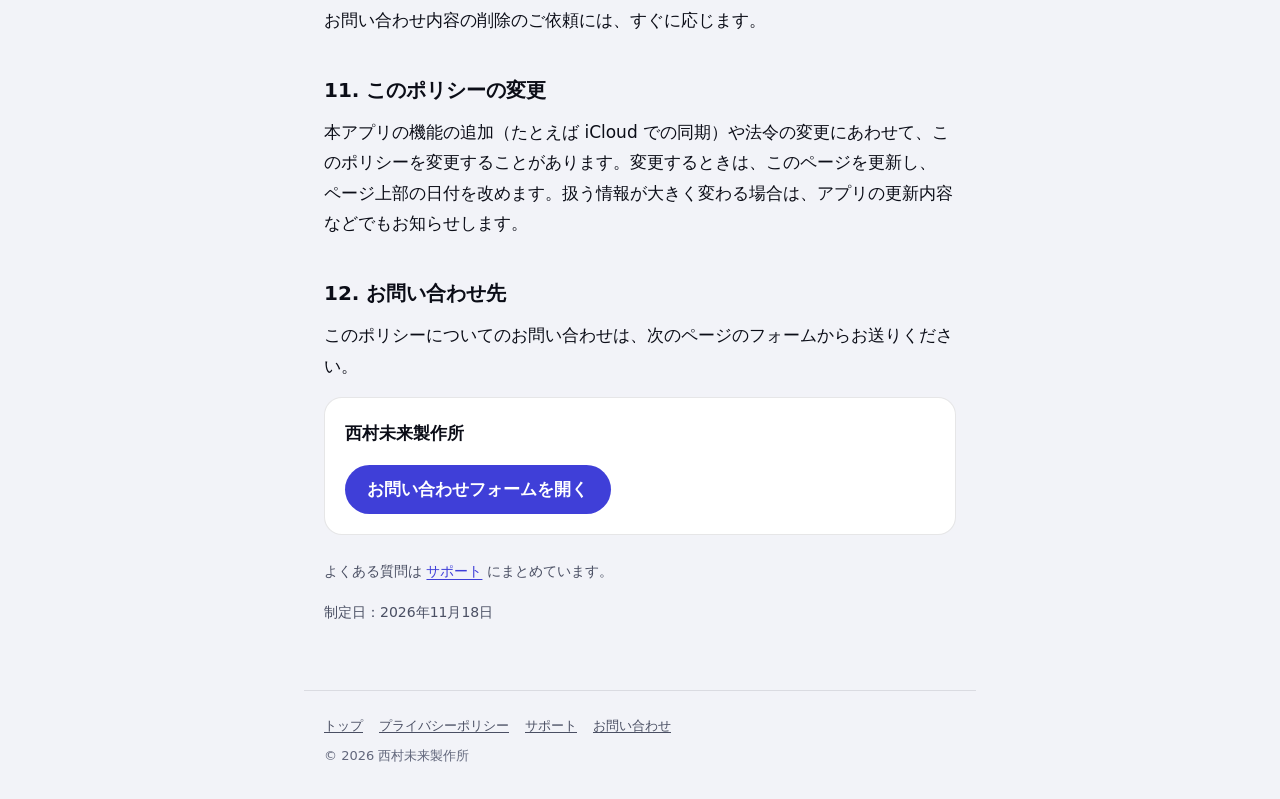
==== commit b0e3d1d5: "プライバシーポリシーの制定日を 2026年11月18日に" ====
--- a/privacy/index.html
+++ b/privacy/index.html
@@ -50,7 +50,7 @@
 
 <main id="main">
   <!-- 制定日は仮（2026-11）。公開の前に確かめる（docs/mvp/07_release.md 5 章） -->
-  <p class="small">制定日：2026年11月20日</p>
+  <p class="small">制定日：2026年11月18日</p>
 
   <section class="summary" aria-labelledby="summary-title">
     <h2 id="summary-title">要点</h2>
@@ -198,7 +198,7 @@
     <p class="small">よくある質問は <a href="../support/">サポート</a> にまとめています。</p>
   </section>
 
-  <p class="small">制定日：2026年11月20日</p>
+  <p class="small">制定日：2026年11月18日</p>
 </main>
 
 <footer class="site-footer">
